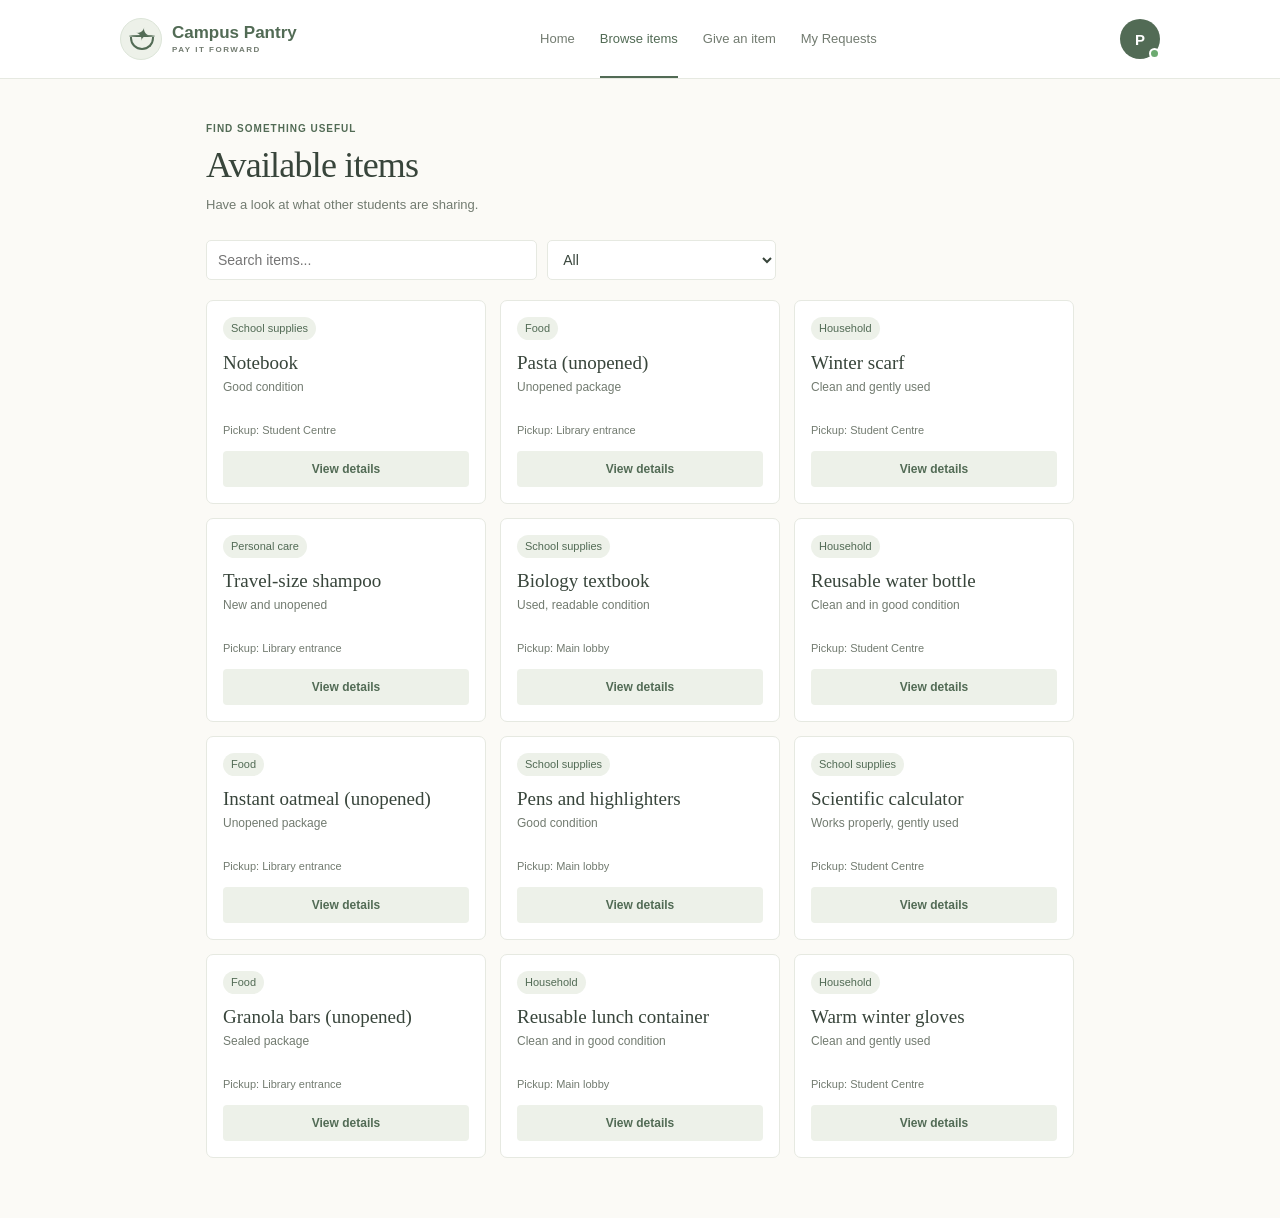
==== browse.html @ 72c1fe1e "Add files via upload" ====
<!DOCTYPE html>
<html lang="en">

<head>
  <meta charset="UTF-8">
  <meta name="viewport" content="width=device-width, initial-scale=1.0">
  <title>Campus Pantry - Browse</title>

  <link rel="stylesheet" href="style.css">
</head>

<body>

<!-- Header with logo and navigation -->
<header>

  <a class="logo" href="index.html" aria-label="Campus Pantry home">

            <span class="logo-mark" aria-hidden="true">
                <span class="logo-leaf">✦</span>
                <span class="logo-bowl"></span>
            </span>

    <span class="logo-name">
                Campus Pantry
                <small>PAY IT FORWARD</small>
            </span>

  </a>

  <nav>
    <a href="index.html">Home</a>
    <a href="browse.html" class="active">Browse items</a>
    <a href="give.html">Give an item</a>
    <a href="requests.html">My Requests</a>
  </nav>

  <!-- Student profile menu -->
  <div class="profile-wrap">

    <button
            class="profile-dot"
            id="profile-toggle"
            type="button"
            aria-label="Open student account"
            aria-expanded="false"
    >
      <span class="avatar-letter">P</span>
      <i class="online-dot"></i>
    </button>

    <div class="profile-menu" id="profile-menu" hidden>

      <div class="profile-heading">
        <span class="profile-avatar">P</span>

        <div>
          <strong>Pratik S.</strong>
          <small>Student account</small>
        </div>
      </div>

      <div class="login-status">
        <span></span>
        Logged in
      </div>

      <a href="requests.html">My Requests</a>
      <a href="give.html">Share an item</a>

      <button type="button" id="sign-out">Sign out</button>

    </div>
  </div>

</header>

<main class="page">

  <!-- Browse page introduction -->
  <p class="eyebrow">Find something useful</p>

  <h1 class="pagetitle">Available items</h1>

  <p class="sub">
    Have a look at what other students are sharing.
  </p>

  <!-- Search and category filter -->
  <div class="tools">

    <input
            id="search"
            placeholder="Search items..."
            aria-label="Search items"
    >

    <select id="category">
      <option>All</option>
      <option>Food</option>
      <option>School supplies</option>
      <option>Personal care</option>
      <option>Household</option>
    </select>

  </div>

  <!-- Available items are added through JavaScript -->
  <div id="item-grid" class="items"></div>

  <p id="empty-message" hidden>
    No items found. Try another search.
  </p>

</main>

<!-- Popup showing selected item information -->
<div id="modal" class="shade" hidden>

  <section class="dialog">

    <button id="close-modal" class="close">×</button>

    <p class="eyebrow">Item details</p>

    <h2 id="modal-title"></h2>

    <span id="modal-category" class="pill"></span>

    <p id="modal-condition"></p>

    <p>
      <b>Pickup spot:</b>
      <span id="modal-pickup"></span>
    </p>

    <!-- Request the selected item -->
    <button id="request-button" class="btn wide">
      Request item
    </button>

    <p id="request-feedback" class="feedback"></p>

  </section>
</div>

<!-- JavaScript file -->
<script src="script.js"></script>

</body>
</html>
---- style.css ----
/* Basic page settings */
* {
    box-sizing: border-box;
}

/* Main color theme */
:root {
    --green: #526b55;
    --dark-green: #38453b;
    --muted: #727b70;
    --cream: #fbfaf6;
    --white: #fff;
    --border: #e6e9e1;
    --light-green: #edf1e9;
    --soft-pink: #f7ece8;
}

body {
    margin: 0;
    background: var(--cream);
    color: var(--dark-green);
    font: 14px/1.55 Arial, Helvetica, sans-serif;
}

/* Header and navigation */
header {
    min-height: 78px;
    padding: 0 max(6%, calc((100% - 1040px) / 2));
    display: flex;
    align-items: center;
    justify-content: space-between;
    gap: 25px;
    background: var(--white);
    border-bottom: 1px solid var(--border);
}

/* Website logo */
.logo {
    display: flex;
    align-items: center;
    gap: 10px;
    color: var(--green);
    text-decoration: none;
    white-space: nowrap;
}

.logo-mark {
    width: 42px;
    height: 42px;
    position: relative;
    display: grid;
    place-items: center;
    border-radius: 50%;
    background: var(--light-green);
    border: 1px solid #dce5d8;
}

.logo-leaf {
    position: absolute;
    top: 3px;
    left: 14px;
    color: var(--green);
    font-size: 18px;
    transform: rotate(12deg);
}

.logo-bowl {
    position: absolute;
    left: 9px;
    bottom: 9px;
    width: 24px;
    height: 13px;
    border: 2px solid var(--green);
    border-top: 0;
    border-radius: 0 0 15px 15px;
}

.logo-bowl:after {
    content: "";
    position: absolute;
    left: -3px;
    top: -2px;
    width: 26px;
    border-top: 2px solid var(--green);
    border-radius: 50%;
}

.logo-name {
    font-size: 17px;
    font-weight: 700;
    line-height: 1.05;
    color: var(--green);
}

.logo-name small {
    display: block;
    margin-top: 4px;
    font-size: 8px;
    letter-spacing: 1.5px;
    font-weight: 700;
    color: var(--muted);
}

/* Navigation links */
nav {
    display: flex;
    align-items: center;
    gap: 25px;
    height: 100%;
}

nav a {
    min-height: 78px;
    display: flex;
    align-items: center;
    padding: 3px 0 0;
    color: var(--muted);
    text-decoration: none;
    font-size: 13px;
    border-bottom: 2px solid transparent;
}

nav a:hover,
nav a.active {
    color: var(--green);
    border-color: var(--green);
}

/* Student profile button and menu */
.profile-wrap {
    position: relative;
    flex: 0 0 auto;
}

.profile-dot {
    width: 40px;
    height: 40px;
    border: 0;
    border-radius: 50%;
    background: var(--green);
    color: #fff;
    display: grid;
    place-items: center;
    position: relative;
    cursor: pointer;
    font-weight: bold;
    font-size: 15px;
}

.profile-dot:hover {
    background: var(--dark-green);
}

.online-dot {
    position: absolute;
    right: 0;
    bottom: 0;
    width: 11px;
    height: 11px;
    border: 2px solid #fff;
    border-radius: 50%;
    background: #6caa70;
}

.profile-menu {
    position: absolute;
    z-index: 20;
    right: 0;
    top: 51px;
    width: 220px;
    padding: 13px;
    background: #fff;
    border: 1px solid var(--border);
    border-radius: 9px;
    box-shadow: 0 10px 28px #263a2a1c;
}

.profile-menu[hidden] {
    display: none;
}

.profile-heading {
    display: flex;
    align-items: center;
    gap: 10px;
    padding: 4px 3px 12px;
    border-bottom: 1px solid var(--border);
}

.profile-avatar {
    width: 36px;
    height: 36px;
    display: grid;
    place-items: center;
    border-radius: 50%;
    background: var(--light-green);
    color: var(--green);
    font-weight: bold;
}

.profile-heading strong,
.profile-heading small {
    display: block;
}

.profile-heading strong {
    font-size: 13px;
}

.profile-heading small {
    font-size: 11px;
    color: var(--muted);
    margin-top: 2px;
}

/* Login status inside profile menu */
.login-status {
    display: flex;
    align-items: center;
    gap: 7px;
    margin: 11px 3px;
    padding: 7px 8px;
    border-radius: 5px;
    background: #f1f6ef;
    color: var(--green);
    font-size: 11px;
    font-weight: bold;
}

.login-status span {
    width: 7px;
    height: 7px;
    border-radius: 50%;
    background: #65a66b;
}

.profile-menu a,
.profile-menu > button {
    display: block;
    width: 100%;
    padding: 9px 7px;
    text-align: left;
    text-decoration: none;
    border: 0;
    border-radius: 4px;
    background: none;
    color: var(--dark-green);
    font: 12px Arial, sans-serif;
    cursor: pointer;
}

.profile-menu a:hover,
.profile-menu > button:hover {
    background: var(--light-green);
}

.profile-menu > button {
    border-top: 1px solid var(--border);
    margin-top: 5px;
    color: #925b50;
}

/* Main page layout */
.home,
.page {
    max-width: 920px;
    margin: auto;
    padding: 0 26px;
}

/* Home page hero section */
.hero {
    min-height: 365px;
    display: grid;
    grid-template-columns: 1.55fr .8fr;
    align-items: center;
    gap: 56px;
    padding: 45px 0 34px;
}

.eyebrow {
    margin: 0 0 8px;
    color: var(--green);
    text-transform: uppercase;
    letter-spacing: 1px;
    font-size: 10px;
    font-weight: bold;
}

h1 {
    font: normal 42px/1.12 Georgia, 'Times New Roman', serif;
    letter-spacing: -.8px;
    color: var(--dark-green);
    margin: 0;
}

.intro,
.sub {
    color: var(--muted);
    max-width: 500px;
    margin: 16px 0 22px;
    font-size: 13px;
    line-height: 1.7;
}

/* Buttons and links */
.hero-actions {
    display: flex;
    align-items: center;
    gap: 18px;
    flex-wrap: wrap;
}

.btn {
    display: inline-block;
    border: 0;
    border-radius: 4px;
    background: var(--green);
    color: white;
    text-decoration: none;
    padding: 11px 18px;
    font-size: 12px;
    font-weight: bold;
    cursor: pointer;
    text-align: center;
}

.btn:hover {
    background: var(--dark-green);
}

.link {
    color: var(--green);
    text-decoration: none;
    font-size: 12px;
    font-weight: bold;
}

.link:hover {
    text-decoration: underline;
}

/* Home page image and caption */
.hero-photo-wrap {
    justify-self: center;
    width: 100%;
    max-width: 230px;
    text-align: center;
}

.hero-photo {
    display: block;
    width: 205px;
    height: 225px;
    margin: 0 auto;
    object-fit: cover;
    object-position: center;
    border-radius: 49% 49% 13px 13px;
    border: 0;
    box-shadow: none;
}

.photo-caption {
    margin: 12px 0 0;
    text-align: center;
    color: var(--dark-green);
    font: 19px/1.22 Georgia, 'Times New Roman', serif;
}

/* How it works section */
.how {
    border-top: 1px solid var(--border);
    padding: 26px 0 55px;
}

.how h2 {
    font: normal 22px Georgia, 'Times New Roman', serif;
    color: var(--dark-green);
    margin: 0 0 15px;
}

.steps {
    display: grid;
    grid-template-columns: repeat(3, 1fr);
    gap: 24px;
}

.steps p {
    margin: 0;
    color: var(--dark-green);
    font-size: 13px;
}

.steps b {
    font-size: 13px;
    color: var(--green);
}

.steps span {
    color: var(--muted);
    font-size: 12px;
}

/* General pages */
.page {
    min-height: calc(100vh - 100px);
    padding-top: 42px;
    padding-bottom: 60px;
}

.pagetitle {
    font: normal 36px/1.15 Georgia, 'Times New Roman', serif;
    color: var(--dark-green);
}

.sub {
    margin: 8px 0 24px;
    color: var(--muted);
}

/* Search bar and category filter */
.tools {
    display: flex;
    gap: 10px;
    max-width: 570px;
    margin-bottom: 20px;
}

input,
select {
    width: 100%;
    min-height: 40px;
    padding: 9px 11px;
    border: 1px solid var(--border);
    border-radius: 5px;
    background: #fff;
    color: var(--dark-green);
    font: 14px Arial, sans-serif;
}

.tools input {
    flex: 1.5;
}

.tools select {
    flex: 1;
}

/* Available items and request cards */
.items {
    display: grid;
    grid-template-columns: repeat(3, 1fr);
    gap: 14px;
}

.item,
.request-card {
    background: #fff;
    border: 1px solid var(--border);
    border-radius: 7px;
    padding: 16px;
}

.pill {
    display: inline-block;
    background: var(--light-green);
    color: var(--green);
    padding: 3px 8px;
    border-radius: 15px;
    font-size: 11px;
}

.item h3,
.request-card h3 {
    font: normal 19px Georgia, 'Times New Roman', serif;
    color: var(--dark-green);
    margin: 12px 0 4px;
}

.item p,
.request-card p {
    font-size: 12px;
    color: var(--muted);
    min-height: 34px;
    margin: 0 0 10px;
}

.item small {
    display: block;
    color: var(--muted);
    font-size: 11px;
    margin-bottom: 12px;
}

.item button {
    width: 100%;
    background: var(--light-green);
    color: var(--green);
}

/* Give an item form */
.givepage {
    max-width: 650px;
}

form {
    background: #fff;
    border: 1px solid var(--border);
    border-radius: 7px;
    padding: 23px;
}

label {
    display: block;
    font-size: 13px;
    font-weight: bold;
    color: var(--dark-green);
    margin: 12px 0 5px;
}

label:first-child {
    margin-top: 0;
}

.wide {
    width: 100%;
    margin-top: 17px;
}

.feedback {
    font-size: 13px;
    color: var(--green);
    min-height: 18px;
}

.reminder {
    text-align: center;
    color: var(--muted);
    font-size: 12px;
}

/* Item details popup */
.shade {
    position: fixed;
    inset: 0;
    background: #38453b66;
    display: grid;
    place-items: center;
    padding: 20px;
}

.shade[hidden] {
    display: none;
}

.dialog {
    background: #fff;
    width: min(410px, 100%);
    padding: 25px;
    border-radius: 9px;
    position: relative;
}

.dialog h2 {
    margin: 0 0 10px;
    color: var(--dark-green);
    font-family: Georgia, serif;
}

.dialog p {
    font-size: 13px;
    color: var(--muted);
}

.close {
    position: absolute;
    right: 12px;
    top: 8px;
    border: 0;
    background: none;
    font-size: 25px;
    color: var(--muted);
    cursor: pointer;
}

/* Request status and cancellation */
.request-status {
    display: inline-block;
    padding: 3px 8px;
    border-radius: 15px;
    background: var(--light-green);
    color: var(--green);
    font-size: 11px;
}

.cancel-request {
    margin-top: 12px;
    background: var(--soft-pink);
    color: #925b50;
    padding: 8px 12px;
}

.cancel-request:hover {
    background: #f0dfda;
}

.empty-message {
    color: var(--muted);
    font-size: 13px;
}

/* Tablet and smaller screens */
@media (max-width: 760px) {

    header {
        min-height: 78px;
        padding: 13px 5%;
        flex-wrap: wrap;
        gap: 8px;
    }

    .logo {
        margin-right: auto;
    }

    nav {
        order: 3;
        width: 100%;
        height: auto;
        gap: 19px;
        overflow-x: auto;
    }

    nav a {
        min-height: 34px;
        white-space: nowrap;
    }

    .profile-dot {
        width: 34px;
        height: 34px;
    }

    .hero {
        grid-template-columns: 1fr .75fr;
        gap: 20px;
        padding: 40px 0 30px;
    }

    .hero-photo {
        width: 170px;
        height: 190px;
    }

    .photo-caption {
        font-size: 16px;
    }

    .steps {
        gap: 14px;
    }

    .items {
        grid-template-columns: repeat(2, 1fr);
    }
}

/* Mobile screen adjustments */
@media (max-width: 560px) {

    .hero {
        grid-template-columns: 1fr;
        gap: 30px;
        padding: 38px 0;
    }

    .hero-photo-wrap {
        max-width: 100%;
    }

    .hero-photo {
        width: 190px;
        height: 205px;
    }

    .steps {
        grid-template-columns: 1fr;
        gap: 13px;
    }

    .items {
        grid-template-columns: 1fr;
    }

    h1 {
        font-size: 36px;
    }

    .pagetitle {
        font-size: 32px;
    }

    .tools {
        flex-direction: column;
    }
}
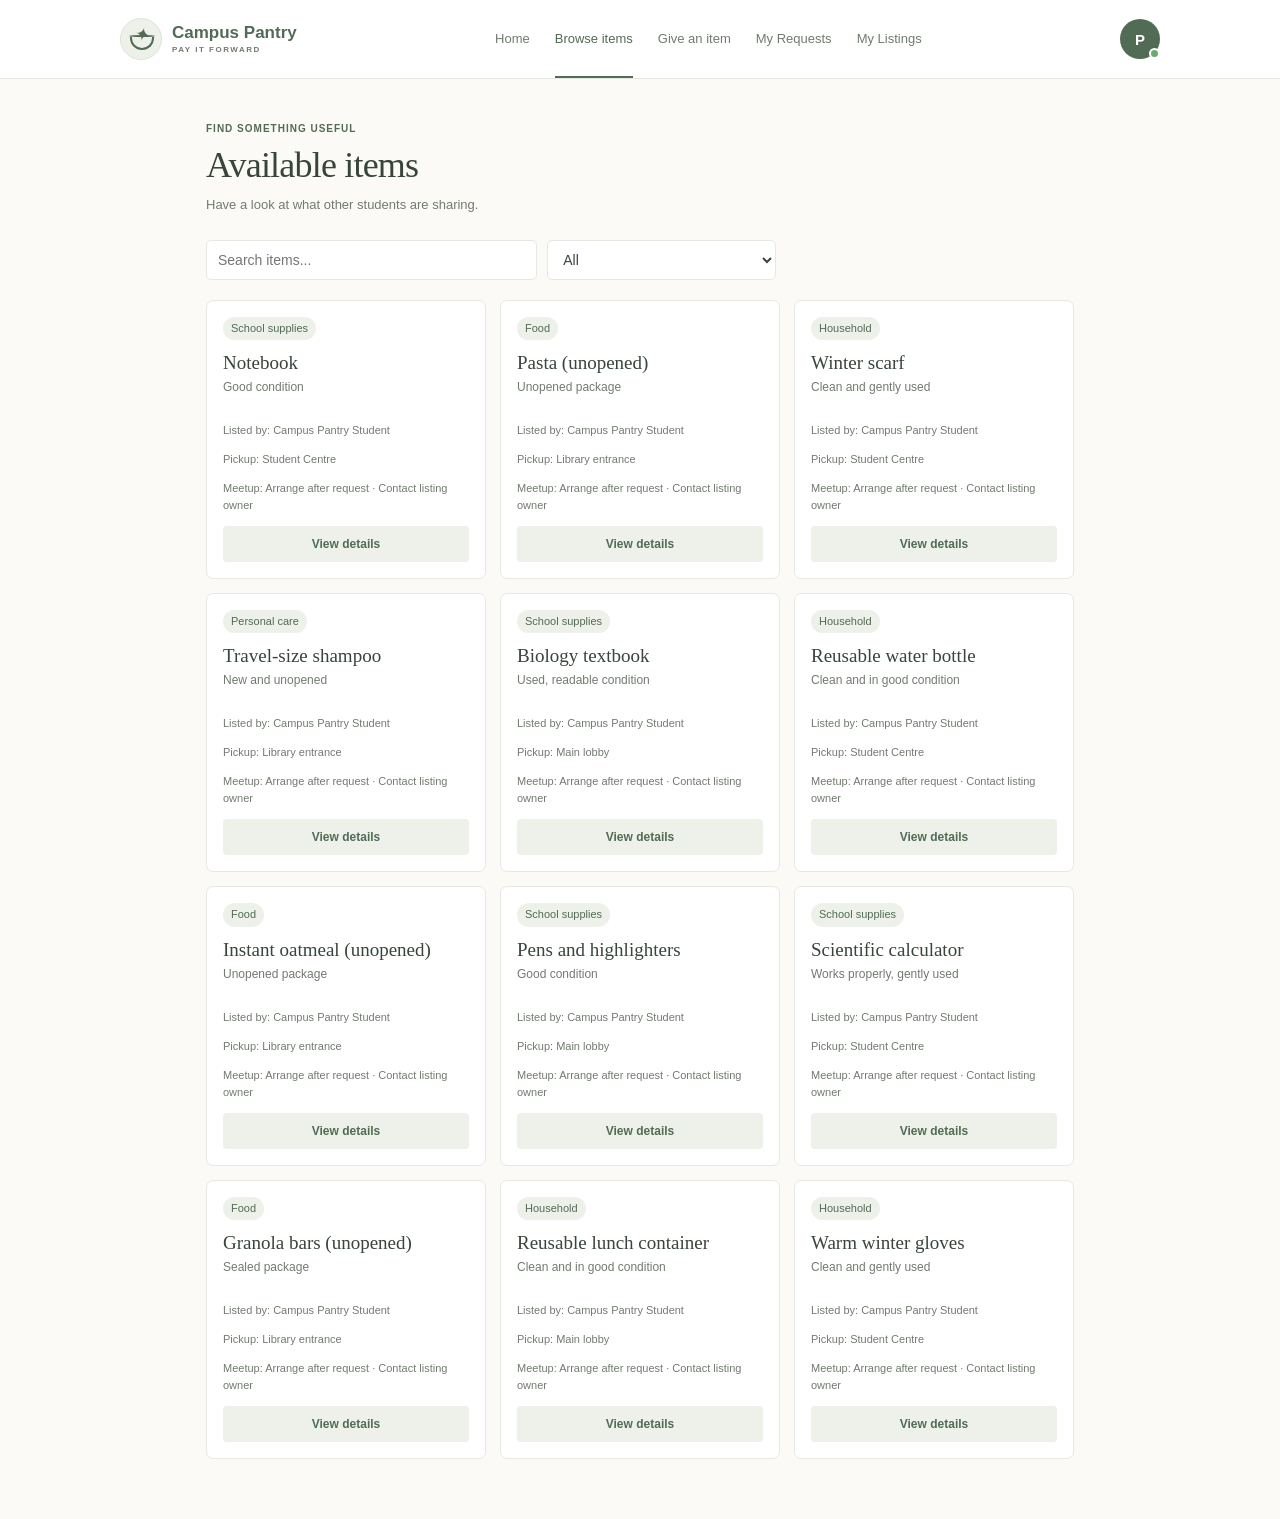
==== commit 308f97cf: "Update browse.html" ====
--- a/browse.html
+++ b/browse.html
@@ -6,27 +6,23 @@
   <meta charset="UTF-8">
   <meta name="viewport" content="width=device-width, initial-scale=1.0">
   <title>Campus Pantry - Browse</title>
-
   <link rel="stylesheet" href="style.css">
 </head>
 
 <body>
 
-<!-- Header with logo and navigation -->
 <header>
 
   <a class="logo" href="index.html" aria-label="Campus Pantry home">
-
-            <span class="logo-mark" aria-hidden="true">
-                <span class="logo-leaf">✦</span>
-                <span class="logo-bowl"></span>
-            </span>
+    <span class="logo-mark" aria-hidden="true">
+      <span class="logo-leaf">✦</span>
+      <span class="logo-bowl"></span>
+    </span>
 
     <span class="logo-name">
-                Campus Pantry
-                <small>PAY IT FORWARD</small>
-            </span>
-
+      Campus Pantry
+      <small>PAY IT FORWARD</small>
+    </span>
   </a>
 
   <nav>
@@ -34,17 +30,17 @@
     <a href="browse.html" class="active">Browse items</a>
     <a href="give.html">Give an item</a>
     <a href="requests.html">My Requests</a>
+    <a href="my-listings.html">My Listings</a>
   </nav>
 
-  <!-- Student profile menu -->
   <div class="profile-wrap">
 
     <button
-            class="profile-dot"
-            id="profile-toggle"
-            type="button"
-            aria-label="Open student account"
-            aria-expanded="false"
+      class="profile-dot"
+      id="profile-toggle"
+      type="button"
+      aria-label="Open student account"
+      aria-expanded="false"
     >
       <span class="avatar-letter">P</span>
       <i class="online-dot"></i>
@@ -67,6 +63,7 @@
       </div>
 
       <a href="requests.html">My Requests</a>
+      <a href="my-listings.html">My Listings</a>
       <a href="give.html">Share an item</a>
 
       <button type="button" id="sign-out">Sign out</button>
@@ -78,7 +75,6 @@
 
 <main class="page">
 
-  <!-- Browse page introduction -->
   <p class="eyebrow">Find something useful</p>
 
   <h1 class="pagetitle">Available items</h1>
@@ -87,13 +83,12 @@
     Have a look at what other students are sharing.
   </p>
 
-  <!-- Search and category filter -->
   <div class="tools">
 
     <input
-            id="search"
-            placeholder="Search items..."
-            aria-label="Search items"
+      id="search"
+      placeholder="Search items..."
+      aria-label="Search items"
     >
 
     <select id="category">
@@ -106,7 +101,6 @@
 
   </div>
 
-  <!-- Available items are added through JavaScript -->
   <div id="item-grid" class="items"></div>
 
   <p id="empty-message" hidden>
@@ -115,12 +109,11 @@
 
 </main>
 
-<!-- Popup showing selected item information -->
 <div id="modal" class="shade" hidden>
 
   <section class="dialog">
 
-    <button id="close-modal" class="close">×</button>
+    <button id="close-modal" class="close" type="button">×</button>
 
     <p class="eyebrow">Item details</p>
 
@@ -135,17 +128,49 @@
       <span id="modal-pickup"></span>
     </p>
 
-    <!-- Request the selected item -->
-    <button id="request-button" class="btn wide">
+    <p>
+      <b>Listed by:</b>
+      <span id="modal-owner"></span>
+    </p>
+
+    <p>
+      <b>Meetup:</b>
+      <span id="modal-meetup"></span>
+    </p>
+
+    <button id="request-button" class="btn wide" type="button">
       Request item
     </button>
 
-    <p id="request-feedback" class="feedback"></p>
+    <p id="request-feedback" class="feedback" aria-live="polite"></p>
+
+    <div
+      id="pay-it-forward-message"
+      class="pay-it-forward-message"
+      hidden
+    >
+
+      <h3>Keep Kindness Moving! 💚</h3>
+
+      <p>
+        Your request has been submitted successfully!
+        Enjoy your item, and remember that a little kindness goes a long way.
+      </p>
+
+      <p>
+        When you have something you no longer need, consider sharing it
+        with another student.
+      </p>
+
+      <strong>
+        Give what you can. Take what you need. Keep kindness moving.
+      </strong>
+
+    </div>
 
   </section>
 </div>
 
-<!-- JavaScript file -->
 <script src="script.js"></script>
 
 </body>
--- a/style.css
+++ b/style.css
@@ -414,12 +414,12 @@
     color: var(--dark-green);
 }
 
+/* Search bar and category filter */
 .sub {
     margin: 8px 0 24px;
     color: var(--muted);
 }
 
-/* Search bar and category filter */
 .tools {
     display: flex;
     gap: 10px;
@@ -584,6 +584,40 @@
     cursor: pointer;
 }
 
+/* Pay It Forward message */
+.pay-it-forward-message {
+    margin-top: 15px;
+    padding: 15px;
+    background: var(--light-green);
+    border: 1px solid var(--border);
+    border-radius: 6px;
+    text-align: center;
+}
+
+.pay-it-forward-message[hidden] {
+    display: none;
+}
+
+.pay-it-forward-message h3 {
+    margin: 0 0 8px;
+    color: var(--green);
+    font: normal 19px Georgia, serif;
+}
+
+.pay-it-forward-message p {
+    margin: 7px 0;
+    font-size: 12px;
+    color: var(--dark-green);
+    min-height: auto;
+}
+
+.pay-it-forward-message strong {
+    display: block;
+    margin-top: 10px;
+    color: var(--green);
+    font-size: 11px;
+}
+
 /* Request status and cancellation */
 .request-status {
     display: inline-block;
@@ -612,7 +646,6 @@
 
 /* Tablet and smaller screens */
 @media (max-width: 760px) {
-
     header {
         min-height: 78px;
         padding: 13px 5%;
@@ -668,7 +701,6 @@
 
 /* Mobile screen adjustments */
 @media (max-width: 560px) {
-
     .hero {
         grid-template-columns: 1fr;
         gap: 30px;
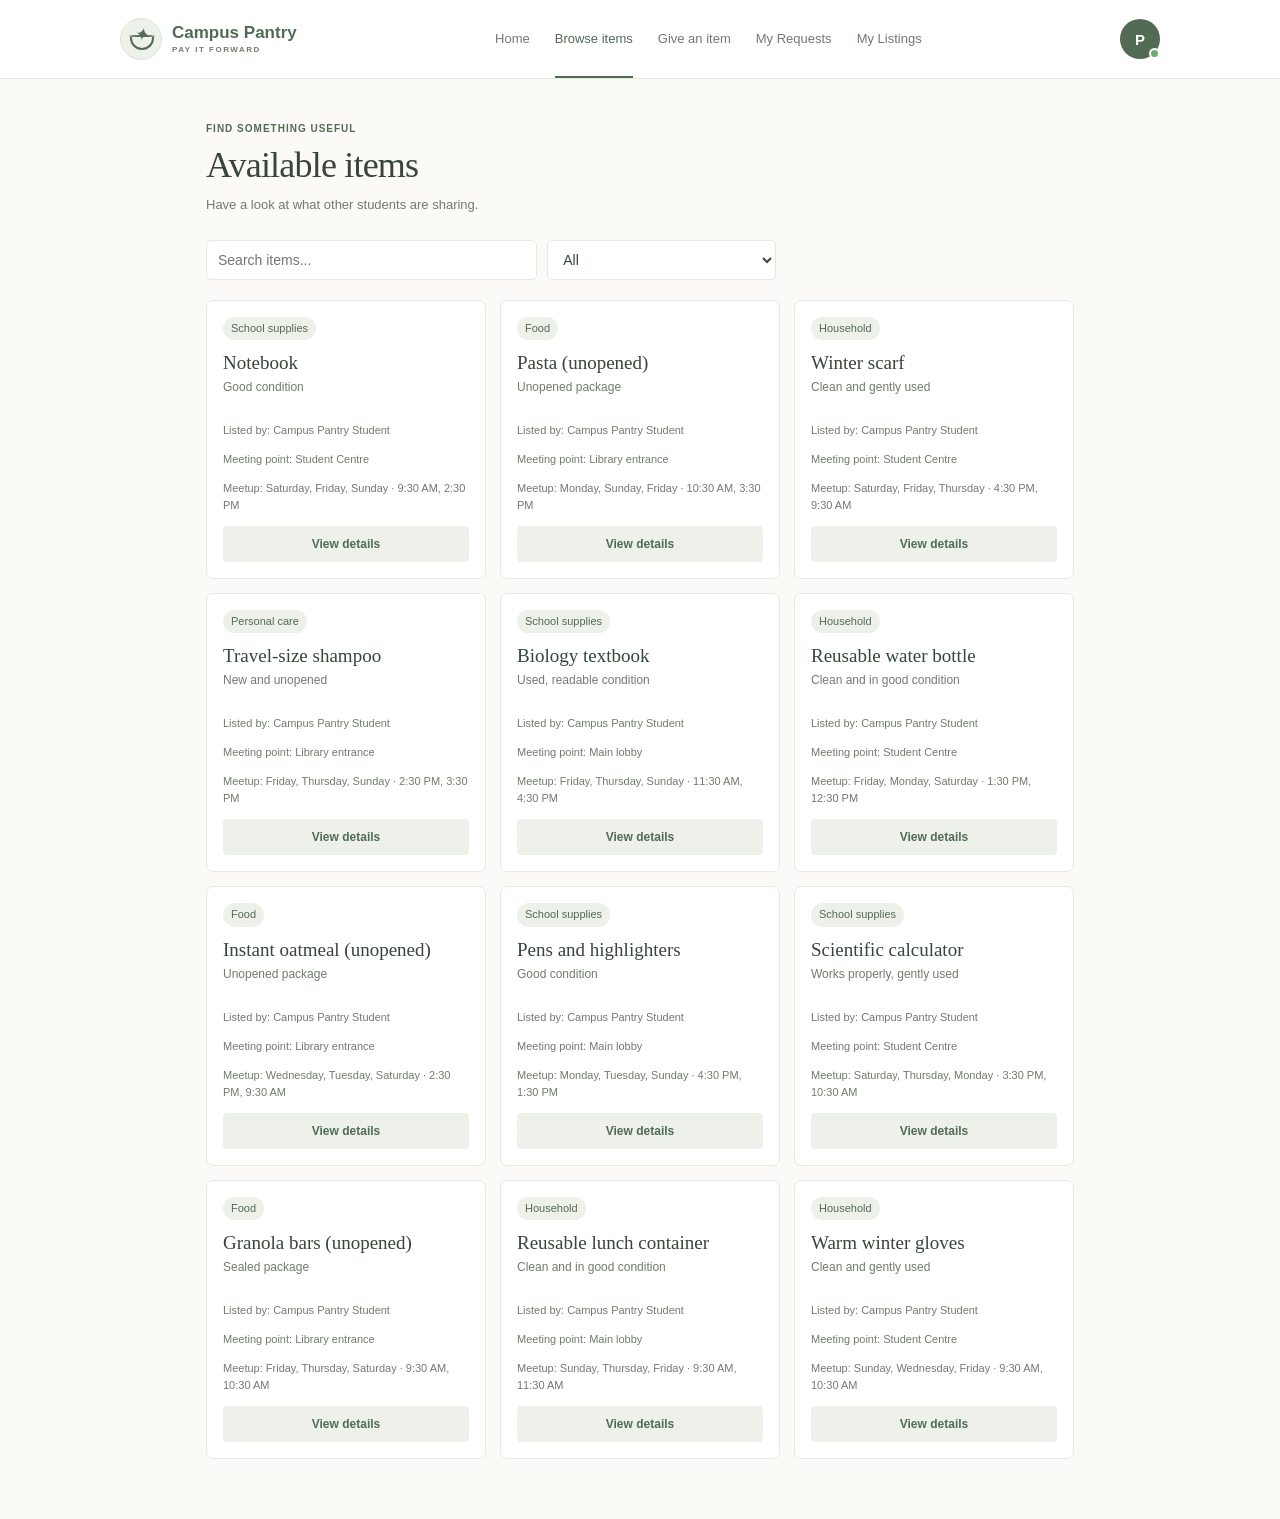
==== commit db9d0512: "Update browse.html" ====
--- a/browse.html
+++ b/browse.html
@@ -12,7 +12,6 @@
 <body>
 
 <header>
-
   <a class="logo" href="index.html" aria-label="Campus Pantry home">
     <span class="logo-mark" aria-hidden="true">
       <span class="logo-leaf">✦</span>
@@ -34,7 +33,6 @@
   </nav>
 
   <div class="profile-wrap">
-
     <button
       class="profile-dot"
       id="profile-toggle"
@@ -47,10 +45,8 @@
     </button>
 
     <div class="profile-menu" id="profile-menu" hidden>
-
       <div class="profile-heading">
         <span class="profile-avatar">P</span>
-
         <div>
           <strong>Pratik S.</strong>
           <small>Student account</small>
@@ -67,16 +63,13 @@
       <a href="give.html">Share an item</a>
 
       <button type="button" id="sign-out">Sign out</button>
-
     </div>
   </div>
-
 </header>
 
 <main class="page">
 
   <p class="eyebrow">Find something useful</p>
-
   <h1 class="pagetitle">Available items</h1>
 
   <p class="sub">
@@ -84,7 +77,6 @@
   </p>
 
   <div class="tools">
-
     <input
       id="search"
       placeholder="Search items..."
@@ -98,7 +90,6 @@
       <option>Personal care</option>
       <option>Household</option>
     </select>
-
   </div>
 
   <div id="item-grid" class="items"></div>
@@ -109,6 +100,7 @@
 
 </main>
 
+<!-- Item details and request popup -->
 <div id="modal" class="shade" hidden>
 
   <section class="dialog">
@@ -124,7 +116,7 @@
     <p id="modal-condition"></p>
 
     <p>
-      <b>Pickup spot:</b>
+      <b>Meeting point:</b>
       <span id="modal-pickup"></span>
     </p>
 
@@ -134,22 +126,45 @@
     </p>
 
     <p>
-      <b>Meetup:</b>
+      <b>Owner availability:</b>
       <span id="modal-meetup"></span>
     </p>
+
+    <div class="availability-selection">
+
+      <label for="request-day">
+        Choose an available day
+      </label>
+
+      <select id="request-day" required>
+        <option value="">Choose an available day</option>
+      </select>
+
+      <label for="request-time">
+        Choose an available time
+      </label>
+
+      <select id="request-time" required>
+        <option value="">Choose an available time</option>
+      </select>
+
+    </div>
 
     <button id="request-button" class="btn wide" type="button">
       Request item
     </button>
 
-    <p id="request-feedback" class="feedback" aria-live="polite"></p>
+    <p
+      id="request-feedback"
+      class="feedback"
+      aria-live="polite"
+    ></p>
 
     <div
       id="pay-it-forward-message"
       class="pay-it-forward-message"
       hidden
     >
-
       <h3>Keep Kindness Moving! 💚</h3>
 
       <p>
@@ -165,7 +180,6 @@
       <strong>
         Give what you can. Take what you need. Keep kindness moving.
       </strong>
-
     </div>
 
   </section>
--- a/style.css
+++ b/style.css
@@ -644,6 +644,19 @@
     font-size: 13px;
 }
 
+/* Meetup details and listing management */
+.form-note {
+    color: var(--muted);
+    font-size: 12px;
+    margin: 4px 0 14px;
+}
+
+.listing-status {
+    display: inline-block;
+    margin: 8px 0;
+    color: var(--green);
+}
+
 /* Tablet and smaller screens */
 @media (max-width: 760px) {
     header {
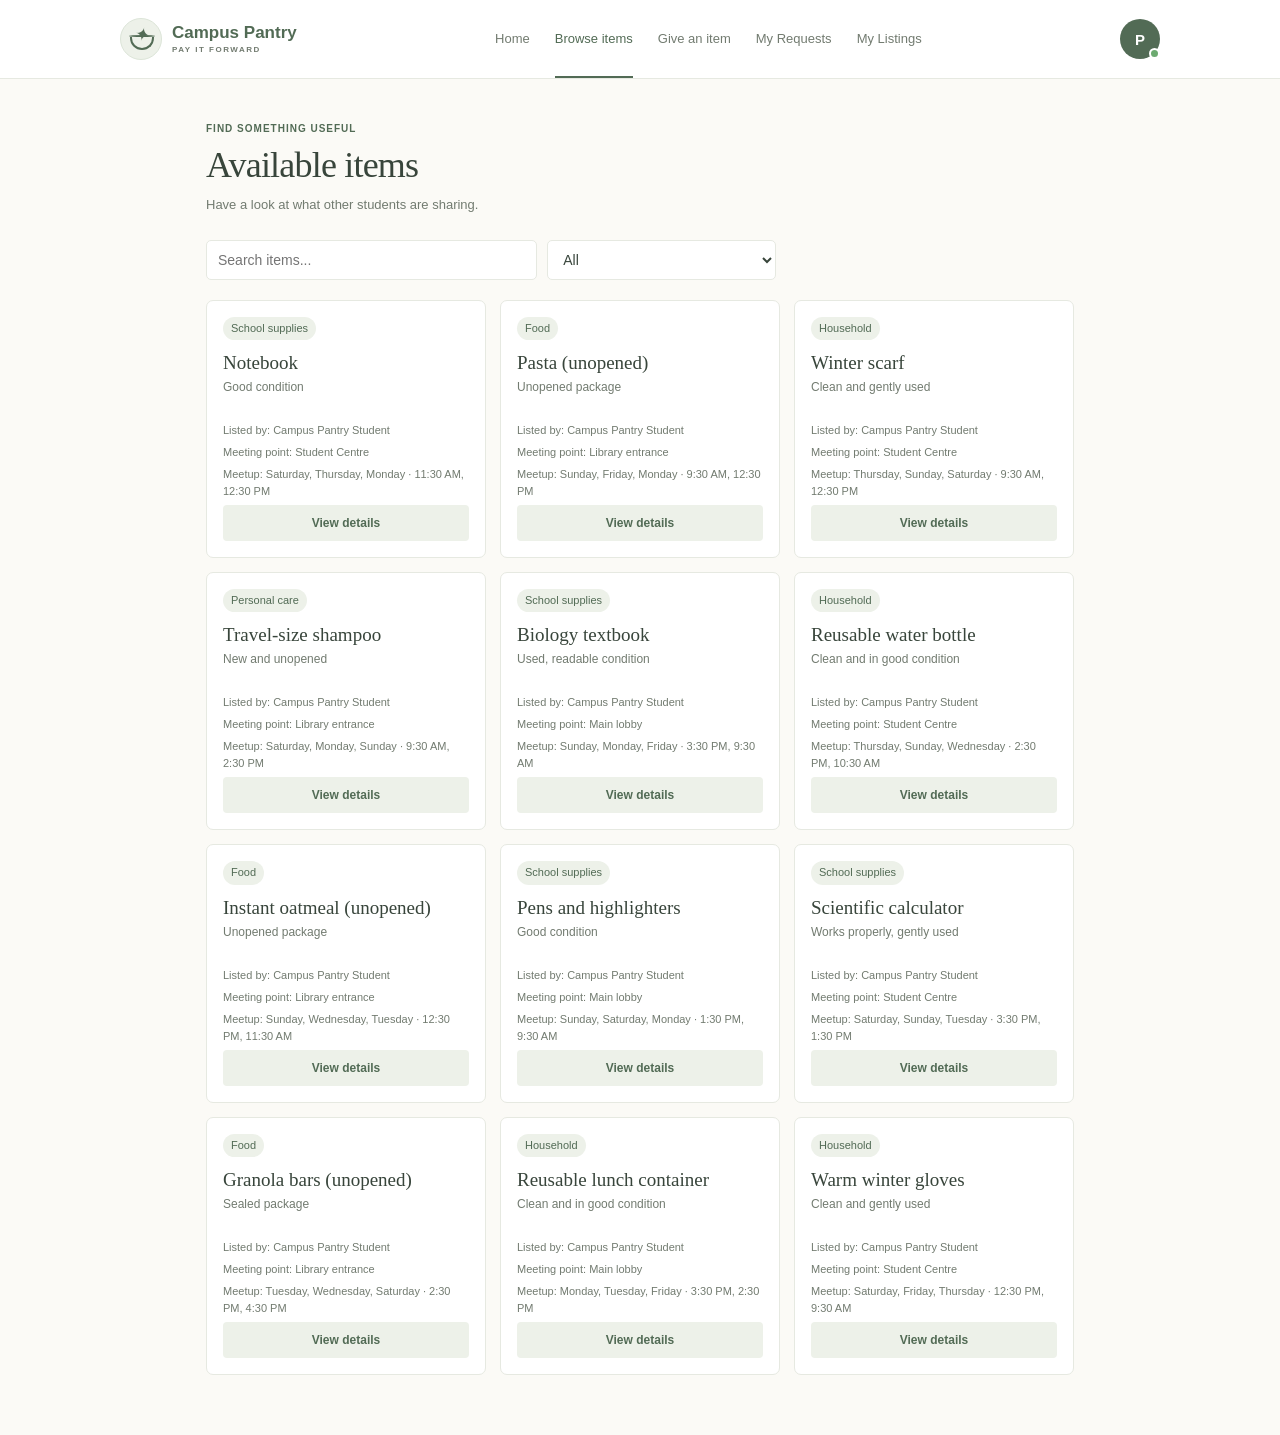
==== commit c7634a93: "Update browse.html" ====
--- a/browse.html
+++ b/browse.html
@@ -100,7 +100,7 @@
 
 </main>
 
-<!-- Item details and request popup -->
+<!-- Item details popup -->
 <div id="modal" class="shade" hidden>
 
   <section class="dialog">
@@ -132,17 +132,13 @@
 
     <div class="availability-selection">
 
-      <label for="request-day">
-        Choose an available day
-      </label>
+      <label for="request-day">Choose an available day</label>
 
       <select id="request-day" required>
         <option value="">Choose an available day</option>
       </select>
 
-      <label for="request-time">
-        Choose an available time
-      </label>
+      <label for="request-time">Choose an available time</label>
 
       <select id="request-time" required>
         <option value="">Choose an available time</option>
@@ -160,29 +156,18 @@
       aria-live="polite"
     ></p>
 
+    <!-- Short success message -->
     <div
       id="pay-it-forward-message"
       class="pay-it-forward-message"
       hidden
     >
-      <h3>Keep Kindness Moving! 💚</h3>
-
-      <p>
-        Your request has been submitted successfully!
-        Enjoy your item, and remember that a little kindness goes a long way.
-      </p>
-
-      <p>
-        When you have something you no longer need, consider sharing it
-        with another student.
-      </p>
-
-      <strong>
-        Give what you can. Take what you need. Keep kindness moving.
-      </strong>
+      <h3>Request Sent! 💚</h3>
+      <p>Thanks for keeping kindness moving!</p>
     </div>
 
   </section>
+
 </div>
 
 <script src="script.js"></script>
--- a/style.css
+++ b/style.css
@@ -644,19 +644,6 @@
     font-size: 13px;
 }
 
-/* Meetup details and listing management */
-.form-note {
-    color: var(--muted);
-    font-size: 12px;
-    margin: 4px 0 14px;
-}
-
-.listing-status {
-    display: inline-block;
-    margin: 8px 0;
-    color: var(--green);
-}
-
 /* Tablet and smaller screens */
 @media (max-width: 760px) {
     header {
@@ -750,3 +737,66 @@
         flex-direction: column;
     }
 }
+
+/* Meetup details and listing management */
+.form-note {
+    color: var(--muted);
+    font-size: 12px;
+    margin: 4px 0 14px;
+}
+
+.listing-status {
+    display: inline-block;
+    margin: 8px 0;
+    color: var(--green);
+}
+
+.item small {
+    display: block;
+    margin: 5px 0;
+}
+
+/* Owner-set meetup availability */
+.availability-fieldset {
+    margin: 18px 0;
+    padding: 14px;
+    border: 1px solid var(--border);
+    border-radius: 9px;
+}
+
+.availability-fieldset legend {
+    padding: 0 5px;
+    font-weight: 700;
+    color: var(--dark-green);
+}
+
+.availability-options {
+    display: grid;
+    grid-template-columns: repeat(auto-fit, minmax(125px, 1fr));
+    gap: 10px 14px;
+}
+
+.availability-options label {
+    display: flex;
+    align-items: center;
+    gap: 7px;
+    font-weight: 400;
+}
+
+.availability-options input {
+    width: auto;
+    margin: 0;
+    accent-color: var(--green);
+}
+
+.dialog label[for="request-day"],
+.dialog label[for="request-time"] {
+    display: block;
+    margin: 12px 0 5px;
+    font-weight: 700;
+}
+
+.dialog select {
+    width: 100%;
+    margin-bottom: 8px;
+}
